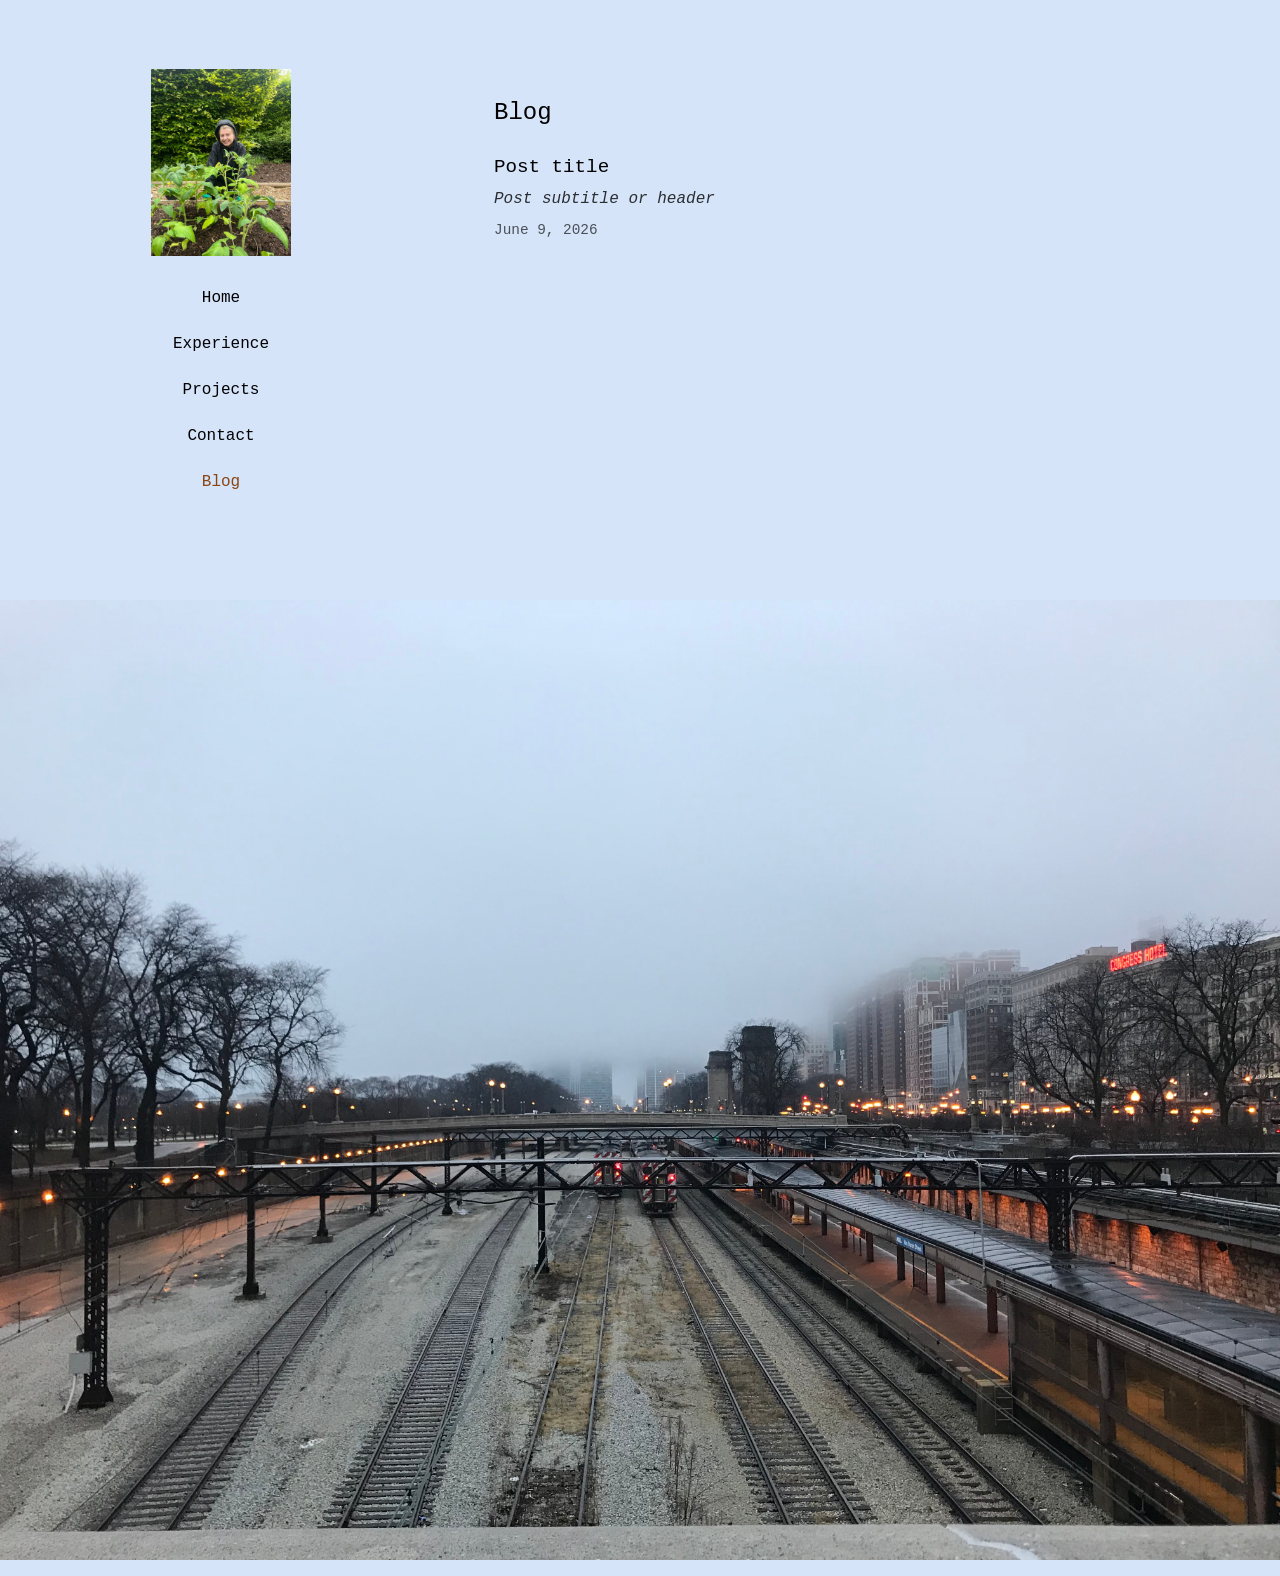
==== blog/index.html @ 27058d0d "blog" ====
<!DOCTYPE html>
<html lang="en">
<head>
  <meta charset="UTF-8" />
  <meta name="viewport" content="width=device-width, initial-scale=1.0" />
  <title>Blog – Amelia O'Halloran</title>
  <style>
    html {
      overflow-y: scroll;
    }

    body {
      margin: 0;
      font-family: "Courier New", Courier, monospace;
      background-color: #D5E4F9;
      display: block;
      flex-direction: column;
      min-height: 100vh;
      align-items: flex-start;
      justify-content: center;
    }

    .container {
      display: flex;
      width: 100%;
      align-items: stretch;
      margin-top: 5vh;
    }

    .sidebar {
      width: 250px;
      display: flex;
      flex-direction: column;
      align-items: center;
      padding: 1.5rem 1rem;
      margin-left: 80px;
      flex-shrink: 0;
      justify-content: flex-start;
      position: sticky;
      top: 5vh;
      height: auto;
      margin-bottom: 5vh;
    }

    .sidebar img {
      width: 140px;
      object-fit: cover;
      margin-bottom: 1.25rem;
      border: none;
    }

    .sidebar nav {
      display: flex;
      flex-direction: column;
      gap: 0.75rem;
      width: 100%;
      text-align: center;
    }

    .nav-link {
      display: block;
      background-color: transparent;
      font-family: inherit;
      font-size: 1rem;
      color: inherit;
      cursor: pointer;
      padding: 0.5rem 1rem;
      width: 100%;
      max-width: 160px;
      margin: 0 auto;
      text-align: center;
      transition: all 0.3s ease;
      text-decoration: none;
    }

    .nav-link:hover {
      color: #8B4513;
      transform: translateY(-2px);
      text-decoration: none;
    }

    .nav-link.active {
      color: #8B4513;
    }

    main {
      width: 650px;
      max-width: 650px;
      line-height: 1.6;
      padding: 1.8rem 2rem 0.5rem 2rem;
      overflow: visible;
      margin-left: 100px;
      margin-bottom: 5vh;
      min-height: 100%;
    }

    h1, h2, h3 {
      font-weight: normal;
    }

    .post-item {
      margin-bottom: 2rem;
      padding-bottom: 1.5rem;
      border-bottom: 1px solid #0a1a3c33;
    }

    .post-item:last-of-type {
      border-bottom: none;
      padding-bottom: 0;
    }

    .post-item h3 {
      margin-bottom: 0.25rem;
      font-size: 1.2rem;
    }

    .post-item h3 a {
      color: inherit;
      text-decoration: none;
    }

    .post-item h3 a:hover {
      color: #8B4513;
      text-decoration: underline;
    }

    .post-item h4 {
      margin: 0 0 0.4rem 0;
      font-size: 1rem;
      font-style: italic;
      font-weight: normal;
      opacity: 0.8;
    }

    .post-date {
      margin: 0;
      font-size: 0.9rem;
      opacity: 0.65;
    }

    a {
      color: #8B4513;
      text-decoration: none;
    }

    a:hover {
      color: #5C2E0C;
      text-decoration: underline;
    }

    footer {
      text-align: center;
      margin-top: 3rem;
      font-size: 0.9rem;
      opacity: 0.8;
    }

    .bottom-photo {
      display: block;
      max-width: 100%;
      height: auto;
      margin: 2rem auto 1rem auto;
    }

    @media (max-width: 800px) {
      body {
        flex-direction: column;
        justify-content: flex-start;
      }

      .container {
        flex-direction: column;
        margin-top: 0;
      }

      .sidebar {
        width: 100%;
        height: auto;
        flex-direction: row;
        justify-content: center;
        margin-left: 0;
        padding: 1rem;
        position: static;
      }

      main {
        width: 90%;
        max-width: 90%;
        margin: 1rem auto;
        padding: 2rem 1rem;
        height: auto;
        border-radius: 10px;
      }
    }
  </style>
</head>
<body>
  <div class="container">
    <aside class="sidebar">
      <a href="/"><img src="/photo.jpg" alt="Amelia O'Halloran"></a>
      <nav>
        <a href="/" class="nav-link">Home</a>
        <a href="/#experience" class="nav-link">Experience</a>
        <a href="/#projects" class="nav-link">Projects</a>
        <a href="/#contact" class="nav-link">Contact</a>
        <a href="/blog/" class="nav-link active">Blog</a>
      </nav>
    </aside>

    <main>
      <h2>Blog</h2>

      <!-- Add new posts here, most recent first. Copy the block below. -->
      <div class="post-item">
        <h3><a href="/blog/1/">Post title</a></h3>
        <h4>Post subtitle or header</h4>
        <p class="post-date">June 9, 2026</p>
      </div>

      <footer></footer>
    </main>
  </div>

  <img src="/IMG_7152.jpg" alt="Decorative bottom photo" class="bottom-photo">
</body>
</html>
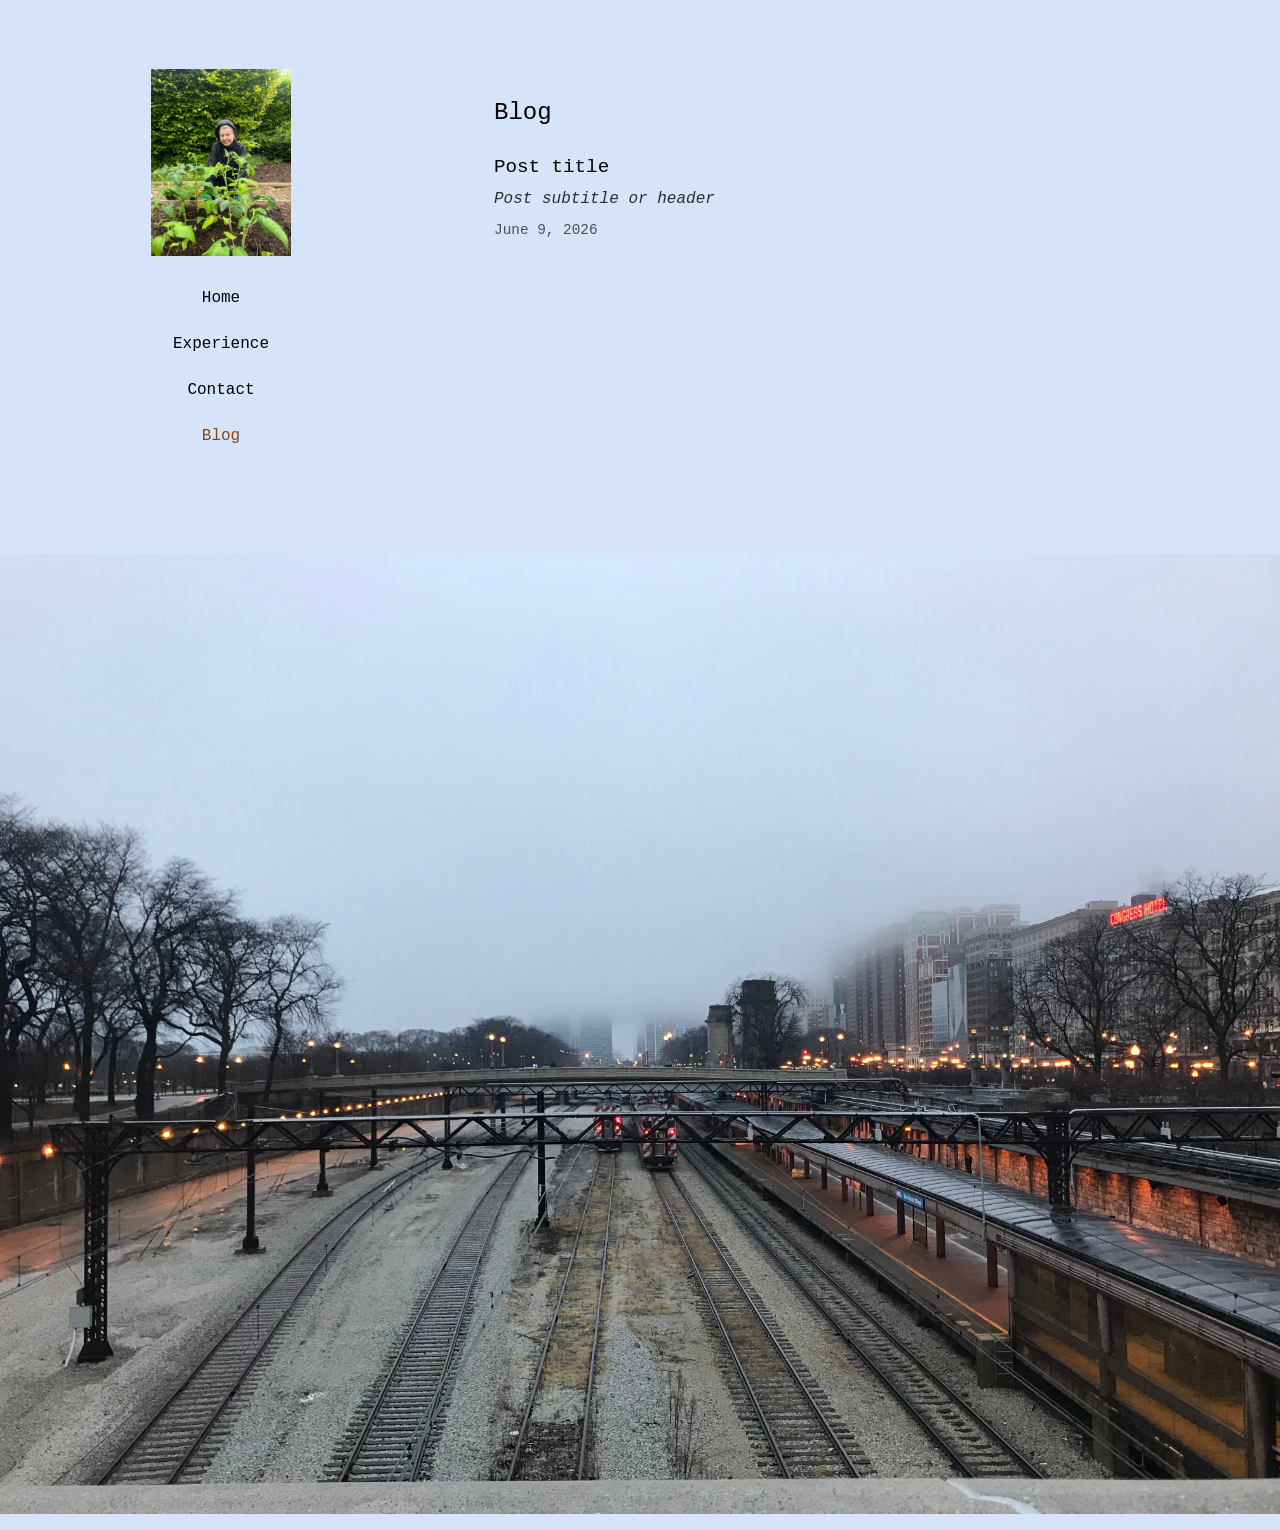
==== commit b8a80668: "moving nav to jss" ====
--- a/blog/index.html
+++ b/blog/index.html
@@ -198,13 +198,7 @@
   <div class="container">
     <aside class="sidebar">
       <a href="/"><img src="/photo.jpg" alt="Amelia O'Halloran"></a>
-      <nav>
-        <a href="/" class="nav-link">Home</a>
-        <a href="/#experience" class="nav-link">Experience</a>
-        <a href="/#projects" class="nav-link">Projects</a>
-        <a href="/#contact" class="nav-link">Contact</a>
-        <a href="/blog/" class="nav-link active">Blog</a>
-      </nav>
+      <nav id="site-nav"></nav>
     </aside>
 
     <main>
@@ -221,6 +215,7 @@
     </main>
   </div>
 
+  <script src="/nav.js"></script>
   <img src="/IMG_7152.jpg" alt="Decorative bottom photo" class="bottom-photo">
 </body>
 </html>
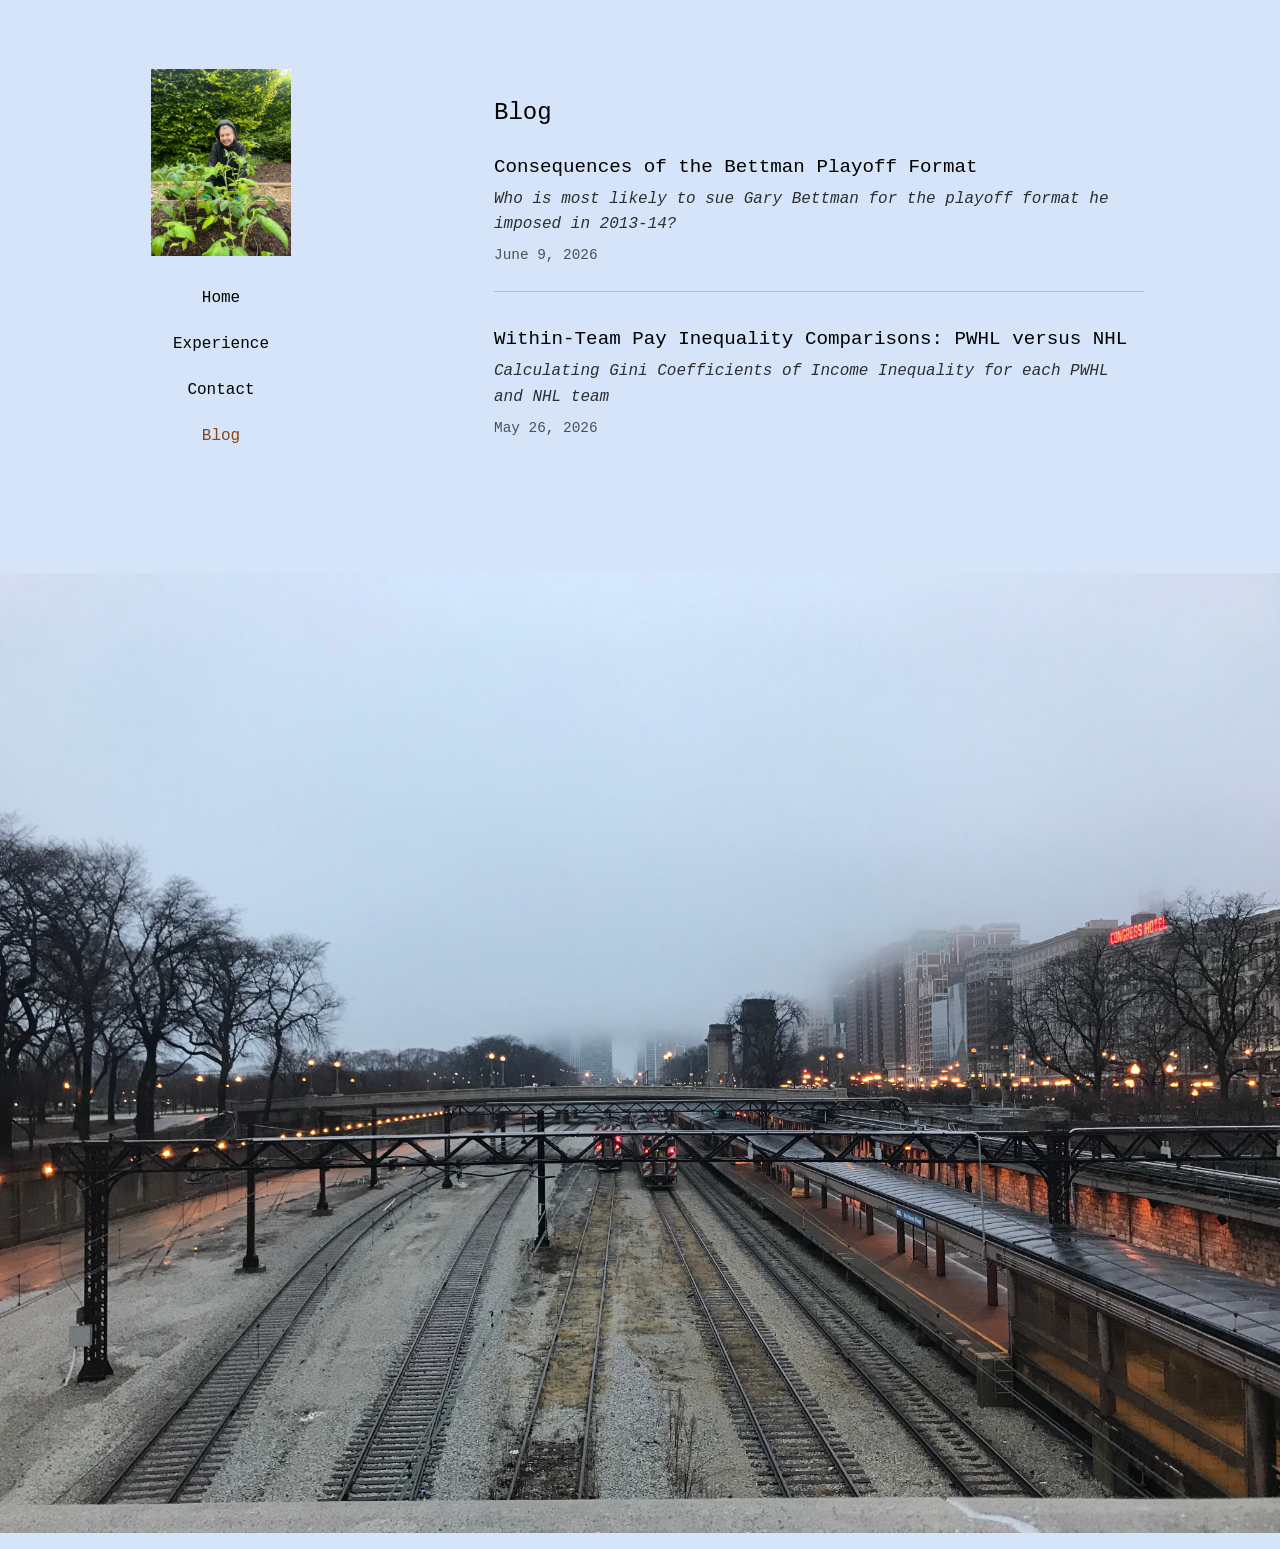
==== commit ce40b2af: "blog 2" ====
--- a/blog/index.html
+++ b/blog/index.html
@@ -206,9 +206,15 @@
 
       <!-- Add new posts here, most recent first. Copy the block below. -->
       <div class="post-item">
-        <h3><a href="/blog/1/">Post title</a></h3>
-        <h4>Post subtitle or header</h4>
+        <h3><a href="/blog/2/">Consequences of the Bettman Playoff Format</a></h3>
+        <h4>Who is most likely to sue Gary Bettman for the playoff format he imposed in 2013-14?</h4>
         <p class="post-date">June 9, 2026</p>
+      </div>
+
+      <div class="post-item">
+        <h3><a href="/blog/1/">Within-Team Pay Inequality Comparisons: PWHL versus NHL</a></h3>
+        <h4>Calculating Gini Coefficients of Income Inequality for each PWHL and NHL team</h4>
+        <p class="post-date">May 26, 2026</p>
       </div>
 
       <footer></footer>
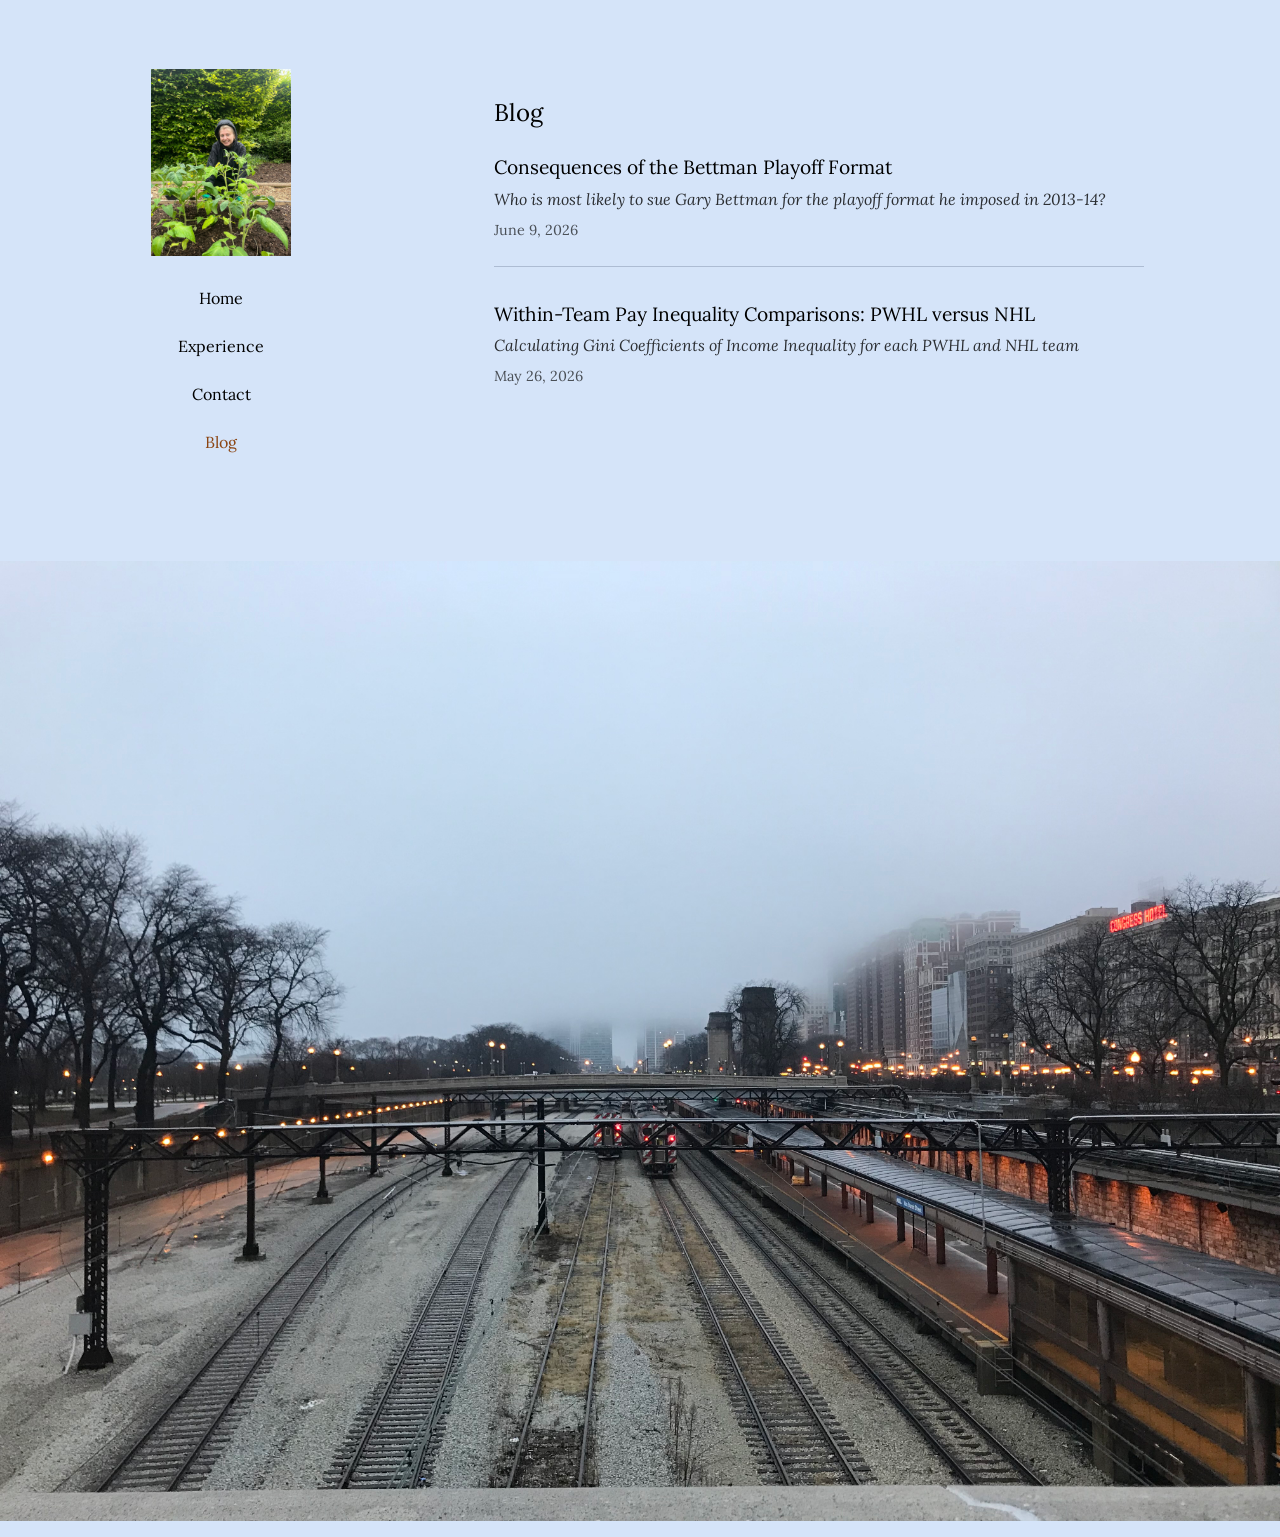
==== commit 59bbabbd: "font update" ====
--- a/blog/index.html
+++ b/blog/index.html
@@ -4,195 +4,7 @@
   <meta charset="UTF-8" />
   <meta name="viewport" content="width=device-width, initial-scale=1.0" />
   <title>Blog – Amelia O'Halloran</title>
-  <style>
-    html {
-      overflow-y: scroll;
-    }
-
-    body {
-      margin: 0;
-      font-family: "Courier New", Courier, monospace;
-      background-color: #D5E4F9;
-      display: block;
-      flex-direction: column;
-      min-height: 100vh;
-      align-items: flex-start;
-      justify-content: center;
-    }
-
-    .container {
-      display: flex;
-      width: 100%;
-      align-items: stretch;
-      margin-top: 5vh;
-    }
-
-    .sidebar {
-      width: 250px;
-      display: flex;
-      flex-direction: column;
-      align-items: center;
-      padding: 1.5rem 1rem;
-      margin-left: 80px;
-      flex-shrink: 0;
-      justify-content: flex-start;
-      position: sticky;
-      top: 5vh;
-      height: auto;
-      margin-bottom: 5vh;
-    }
-
-    .sidebar img {
-      width: 140px;
-      object-fit: cover;
-      margin-bottom: 1.25rem;
-      border: none;
-    }
-
-    .sidebar nav {
-      display: flex;
-      flex-direction: column;
-      gap: 0.75rem;
-      width: 100%;
-      text-align: center;
-    }
-
-    .nav-link {
-      display: block;
-      background-color: transparent;
-      font-family: inherit;
-      font-size: 1rem;
-      color: inherit;
-      cursor: pointer;
-      padding: 0.5rem 1rem;
-      width: 100%;
-      max-width: 160px;
-      margin: 0 auto;
-      text-align: center;
-      transition: all 0.3s ease;
-      text-decoration: none;
-    }
-
-    .nav-link:hover {
-      color: #8B4513;
-      transform: translateY(-2px);
-      text-decoration: none;
-    }
-
-    .nav-link.active {
-      color: #8B4513;
-    }
-
-    main {
-      width: 650px;
-      max-width: 650px;
-      line-height: 1.6;
-      padding: 1.8rem 2rem 0.5rem 2rem;
-      overflow: visible;
-      margin-left: 100px;
-      margin-bottom: 5vh;
-      min-height: 100%;
-    }
-
-    h1, h2, h3 {
-      font-weight: normal;
-    }
-
-    .post-item {
-      margin-bottom: 2rem;
-      padding-bottom: 1.5rem;
-      border-bottom: 1px solid #0a1a3c33;
-    }
-
-    .post-item:last-of-type {
-      border-bottom: none;
-      padding-bottom: 0;
-    }
-
-    .post-item h3 {
-      margin-bottom: 0.25rem;
-      font-size: 1.2rem;
-    }
-
-    .post-item h3 a {
-      color: inherit;
-      text-decoration: none;
-    }
-
-    .post-item h3 a:hover {
-      color: #8B4513;
-      text-decoration: underline;
-    }
-
-    .post-item h4 {
-      margin: 0 0 0.4rem 0;
-      font-size: 1rem;
-      font-style: italic;
-      font-weight: normal;
-      opacity: 0.8;
-    }
-
-    .post-date {
-      margin: 0;
-      font-size: 0.9rem;
-      opacity: 0.65;
-    }
-
-    a {
-      color: #8B4513;
-      text-decoration: none;
-    }
-
-    a:hover {
-      color: #5C2E0C;
-      text-decoration: underline;
-    }
-
-    footer {
-      text-align: center;
-      margin-top: 3rem;
-      font-size: 0.9rem;
-      opacity: 0.8;
-    }
-
-    .bottom-photo {
-      display: block;
-      max-width: 100%;
-      height: auto;
-      margin: 2rem auto 1rem auto;
-    }
-
-    @media (max-width: 800px) {
-      body {
-        flex-direction: column;
-        justify-content: flex-start;
-      }
-
-      .container {
-        flex-direction: column;
-        margin-top: 0;
-      }
-
-      .sidebar {
-        width: 100%;
-        height: auto;
-        flex-direction: row;
-        justify-content: center;
-        margin-left: 0;
-        padding: 1rem;
-        position: static;
-      }
-
-      main {
-        width: 90%;
-        max-width: 90%;
-        margin: 1rem auto;
-        padding: 2rem 1rem;
-        height: auto;
-        border-radius: 10px;
-      }
-    }
-  </style>
+  <link rel="stylesheet" href="/style.css">
 </head>
 <body>
   <div class="container">
--- a/style.css
+++ b/style.css
@@ -0,0 +1,328 @@
+@import url('https://fonts.googleapis.com/css2?family=Lora:ital,wght@0,400;0,500;1,400&display=swap');
+
+/* ── Base ──────────────────────────────────────────────────────────────────── */
+
+html {
+  overflow-y: scroll;
+}
+
+body {
+  margin: 0;
+  font-family: 'Lora', serif;
+  background-color: #D5E4F9;
+  display: block;
+  flex-direction: column;
+  min-height: 100vh;
+  align-items: flex-start;
+  justify-content: center;
+}
+
+h1, h2, h3 {
+  font-weight: normal;
+}
+
+a {
+  color: #8B4513;
+  text-decoration: none;
+}
+
+a:hover {
+  color: #5C2E0C;
+  text-decoration: underline;
+}
+
+footer {
+  text-align: center;
+  margin-top: 3rem;
+  font-size: 0.9rem;
+  opacity: 0.8;
+}
+
+/* ── Layout ────────────────────────────────────────────────────────────────── */
+
+.container {
+  display: flex;
+  width: 100%;
+  align-items: stretch;
+  margin-top: 5vh;
+}
+
+.sidebar {
+  width: 250px;
+  display: flex;
+  flex-direction: column;
+  align-items: center;
+  padding: 1.5rem 1rem;
+  margin-left: 80px;
+  flex-shrink: 0;
+  justify-content: flex-start;
+  position: sticky;
+  top: 5vh;
+  height: auto;
+  margin-bottom: 5vh;
+}
+
+.sidebar img {
+  width: 140px;
+  object-fit: cover;
+  margin-bottom: 1.25rem;
+  border: none;
+}
+
+.sidebar nav {
+  display: flex;
+  flex-direction: column;
+  gap: 0.75rem;
+  width: 100%;
+  text-align: center;
+}
+
+main {
+  width: 650px;
+  max-width: 650px;
+  line-height: 1.6;
+  padding: 1.8rem 2rem 0.5rem 2rem;
+  overflow: visible;
+  display: block;
+  flex-direction: column;
+  justify-content: flex-start;
+  margin-left: 100px;
+  margin-bottom: 5vh;
+  min-height: 100%;
+}
+
+.bottom-photo {
+  display: block;
+  max-width: 100%;
+  height: auto;
+  margin: 2rem auto 1rem auto;
+}
+
+/* ── Navigation ────────────────────────────────────────────────────────────── */
+
+.sidebar button {
+  background-color: transparent;
+  border: none;
+  font-family: inherit;
+  font-size: 1rem;
+  cursor: pointer;
+  padding: 0.5rem 1rem;
+  width: 100%;
+  max-width: 160px;
+  margin: 0 auto;
+  transition: all 0.3s ease;
+}
+
+.sidebar button:hover,
+.sidebar button.active {
+  background-color: transparent;
+  color: #8B4513;
+  transform: translateY(-2px);
+}
+
+.nav-link {
+  display: block;
+  background-color: transparent;
+  font-family: inherit;
+  font-size: 1rem;
+  color: inherit;
+  cursor: pointer;
+  padding: 0.5rem 1rem;
+  width: 100%;
+  max-width: 160px;
+  margin: 0 auto;
+  text-align: center;
+  transition: all 0.3s ease;
+  text-decoration: none;
+}
+
+.nav-link:hover {
+  color: #8B4513;
+  transform: translateY(-2px);
+  text-decoration: none;
+}
+
+.nav-link.active {
+  color: #8B4513;
+}
+
+/* ── Main page: tabs ───────────────────────────────────────────────────────── */
+
+section {
+  display: none;
+}
+
+section.active {
+  display: block;
+}
+
+.section-divider {
+  border: none;
+  border-top: 3px solid #0a1a3c;
+  margin: 2rem 0;
+  opacity: 0.4;
+}
+
+/* ── Main page: experience/projects items ──────────────────────────────────── */
+
+.item {
+  margin-bottom: 2rem;
+  padding-bottom: 1.5rem;
+  border-bottom: 1px solid #0a1a3c33;
+}
+
+.item:last-of-type {
+  border-bottom: none;
+  padding-bottom: 0;
+}
+
+.item h3 {
+  margin-bottom: 0.25rem;
+  font-size: 1.2rem;
+}
+
+.item h4 {
+  margin: 0 0 0.5rem 0;
+  font-size: 1rem;
+  font-style: italic;
+  font-weight: normal;
+  opacity: 0.8;
+}
+
+.no-border {
+  border-bottom: none !important;
+  padding-bottom: 0;
+}
+
+.see-more {
+  background: none;
+  border: none;
+  font-size: 1rem;
+  font-family: inherit;
+  color: #8B4513;
+  cursor: pointer;
+  text-decoration: none;
+  padding: 0;
+  margin-top: 0.5rem;
+  font-style: italic;
+}
+
+.see-more:hover {
+  color: #5C2E0C;
+}
+
+.more-text img {
+  border-radius: 4px;
+}
+
+/* ── Blog listing ──────────────────────────────────────────────────────────── */
+
+.post-item {
+  margin-bottom: 2rem;
+  padding-bottom: 1.5rem;
+  border-bottom: 1px solid #0a1a3c33;
+}
+
+.post-item:last-of-type {
+  border-bottom: none;
+  padding-bottom: 0;
+}
+
+.post-item h3 {
+  margin-bottom: 0.25rem;
+  font-size: 1.2rem;
+}
+
+.post-item h3 a {
+  color: inherit;
+  text-decoration: none;
+}
+
+.post-item h3 a:hover {
+  color: #8B4513;
+  text-decoration: underline;
+}
+
+.post-item h4 {
+  margin: 0 0 0.4rem 0;
+  font-size: 1rem;
+  font-style: italic;
+  font-weight: normal;
+  opacity: 0.8;
+}
+
+.post-date {
+  margin: 0;
+  font-size: 0.9rem;
+  opacity: 0.65;
+}
+
+/* ── Blog post ─────────────────────────────────────────────────────────────── */
+
+.back-link {
+  display: inline-block;
+  margin-bottom: 1.5rem;
+  font-size: 0.95rem;
+}
+
+.post-header {
+  margin-bottom: 2rem;
+  padding-bottom: 1.5rem;
+  border-bottom: 1px solid #0a1a3c33;
+}
+
+.post-header h2 {
+  margin-bottom: 0.25rem;
+}
+
+.post-header h3 {
+  margin: 0 0 0.5rem 0;
+  font-size: 1rem;
+  font-style: italic;
+  font-weight: normal;
+  opacity: 0.8;
+}
+
+.post-body p {
+  margin-bottom: 1.25rem;
+}
+
+.post-body img {
+  max-width: 100%;
+  border-radius: 4px;
+  margin: 1rem 0;
+}
+
+/* ── Responsive ────────────────────────────────────────────────────────────── */
+
+@media (max-width: 800px) {
+  body {
+    flex-direction: column;
+    justify-content: flex-start;
+  }
+
+  .container {
+    flex-direction: column;
+    margin-top: 0;
+  }
+
+  .sidebar {
+    width: 100%;
+    height: auto;
+    flex-direction: row;
+    justify-content: center;
+    margin-left: 0;
+    padding: 1rem;
+    position: static;
+  }
+
+  main {
+    width: 90%;
+    max-width: 90%;
+    margin: 1rem auto;
+    padding: 2rem 1rem;
+    height: auto;
+    justify-content: flex-start;
+    border-radius: 10px;
+  }
+}
